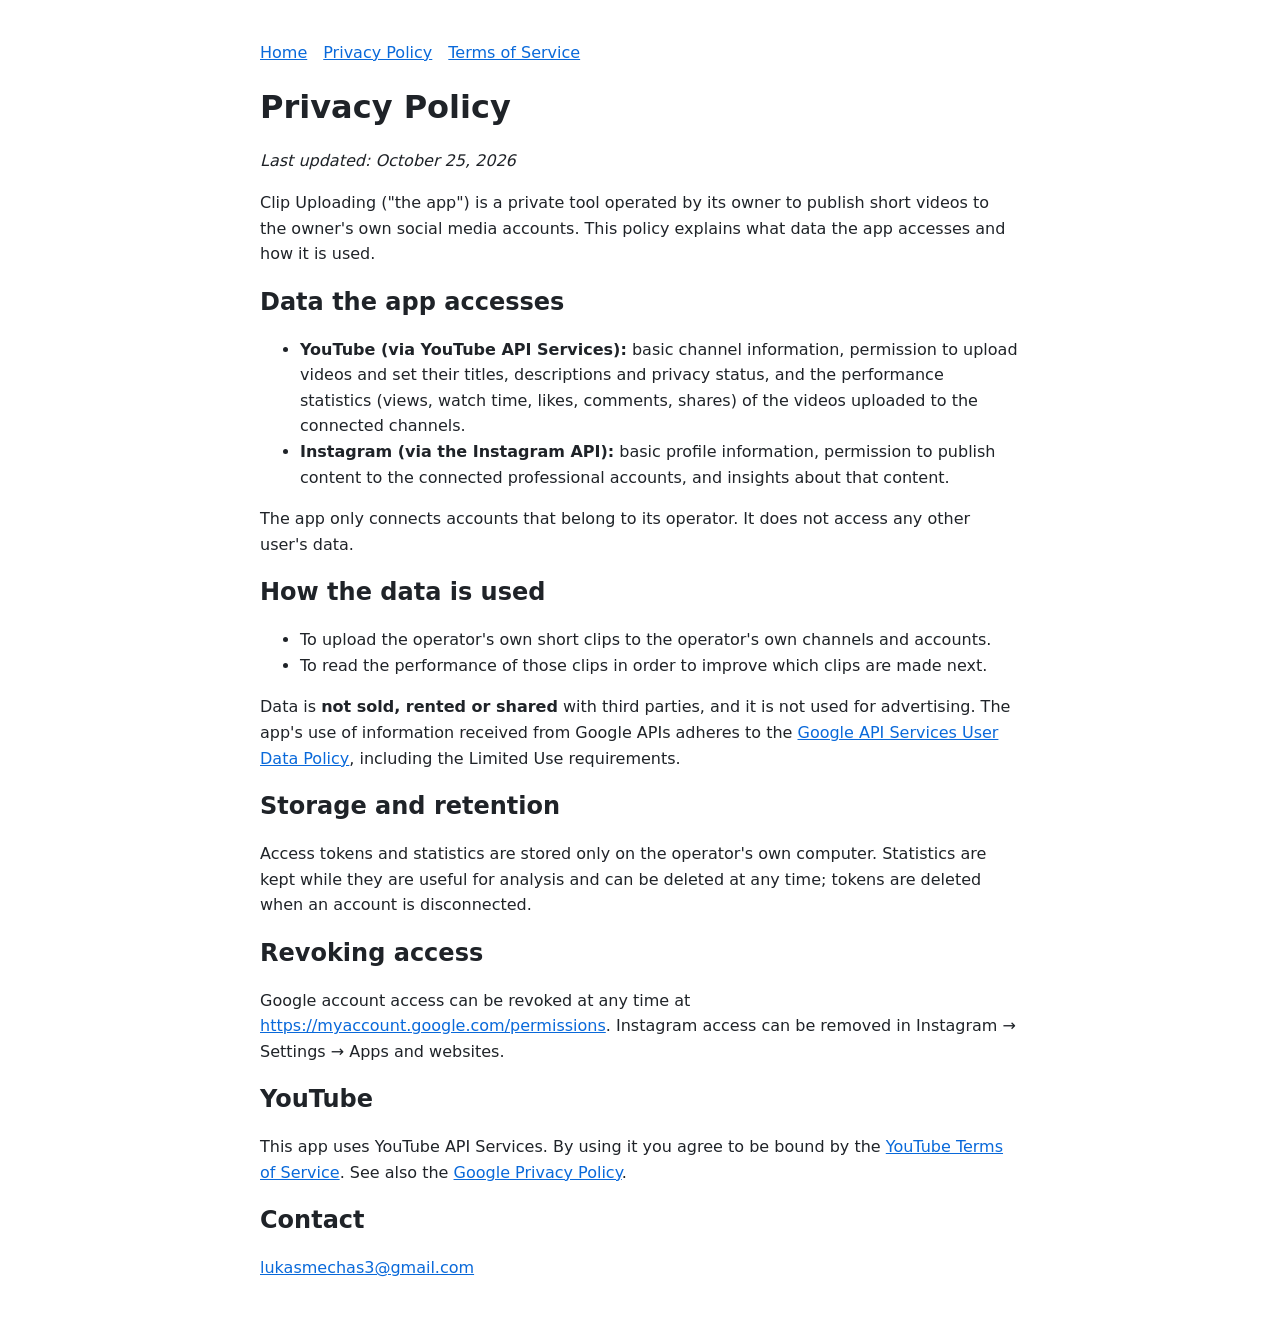
==== privacy.html @ f9fbe485 "Clip Uploading site: home, privacy policy, terms" ====
<!doctype html><html lang="en"><head><meta charset="utf-8"><meta name="viewport" content="width=device-width,initial-scale=1">
<title>Privacy Policy · Clip Uploading</title><link rel="stylesheet" href="style.css"></head><body>
<nav><a href="index.html">Home</a><a href="privacy.html">Privacy Policy</a><a href="terms.html">Terms of Service</a></nav>
<h1>Privacy Policy</h1><p><em>Last updated: October 25, 2026</em></p>
<p>Clip Uploading ("the app") is a private tool operated by its owner to publish short videos to the owner's own social media accounts.
This policy explains what data the app accesses and how it is used.</p>
<h2>Data the app accesses</h2>
<ul>
<li><strong>YouTube (via YouTube API Services):</strong> basic channel information, permission to upload videos and set their titles, descriptions and privacy status,
and the performance statistics (views, watch time, likes, comments, shares) of the videos uploaded to the connected channels.</li>
<li><strong>Instagram (via the Instagram API):</strong> basic profile information, permission to publish content to the connected professional accounts,
and insights about that content.</li>
</ul>
<p>The app only connects accounts that belong to its operator. It does not access any other user's data.</p>
<h2>How the data is used</h2>
<ul>
<li>To upload the operator's own short clips to the operator's own channels and accounts.</li>
<li>To read the performance of those clips in order to improve which clips are made next.</li>
</ul>
<p>Data is <strong>not sold, rented or shared</strong> with third parties, and it is not used for advertising.
The app's use of information received from Google APIs adheres to the
<a href="https://developers.google.com/terms/api-services-user-data-policy">Google API Services User Data Policy</a>, including the Limited Use requirements.</p>
<h2>Storage and retention</h2>
<p>Access tokens and statistics are stored only on the operator's own computer. Statistics are kept while they are useful for analysis
and can be deleted at any time; tokens are deleted when an account is disconnected.</p>
<h2>Revoking access</h2>
<p>Google account access can be revoked at any time at
<a href="https://myaccount.google.com/permissions">https://myaccount.google.com/permissions</a>.
Instagram access can be removed in Instagram → Settings → Apps and websites.</p>
<h2>YouTube</h2>
<p>This app uses YouTube API Services. By using it you agree to be bound by the
<a href="https://www.youtube.com/t/terms">YouTube Terms of Service</a>. See also the
<a href="https://policies.google.com/privacy">Google Privacy Policy</a>.</p>
<h2>Contact</h2>
<p><a href="mailto:lukasmechas3@gmail.com">lukasmechas3@gmail.com</a></p>
</body></html>
---- style.css ----
body{font-family:system-ui,-apple-system,Segoe UI,Roboto,sans-serif;max-width:760px;margin:40px auto;padding:0 16px;line-height:1.6;color:#1f2328;background:#fff}
h1,h2{line-height:1.25}a{color:#0969da}nav a{margin-right:16px}footer{margin-top:48px;font-size:.9em;color:#57606a}
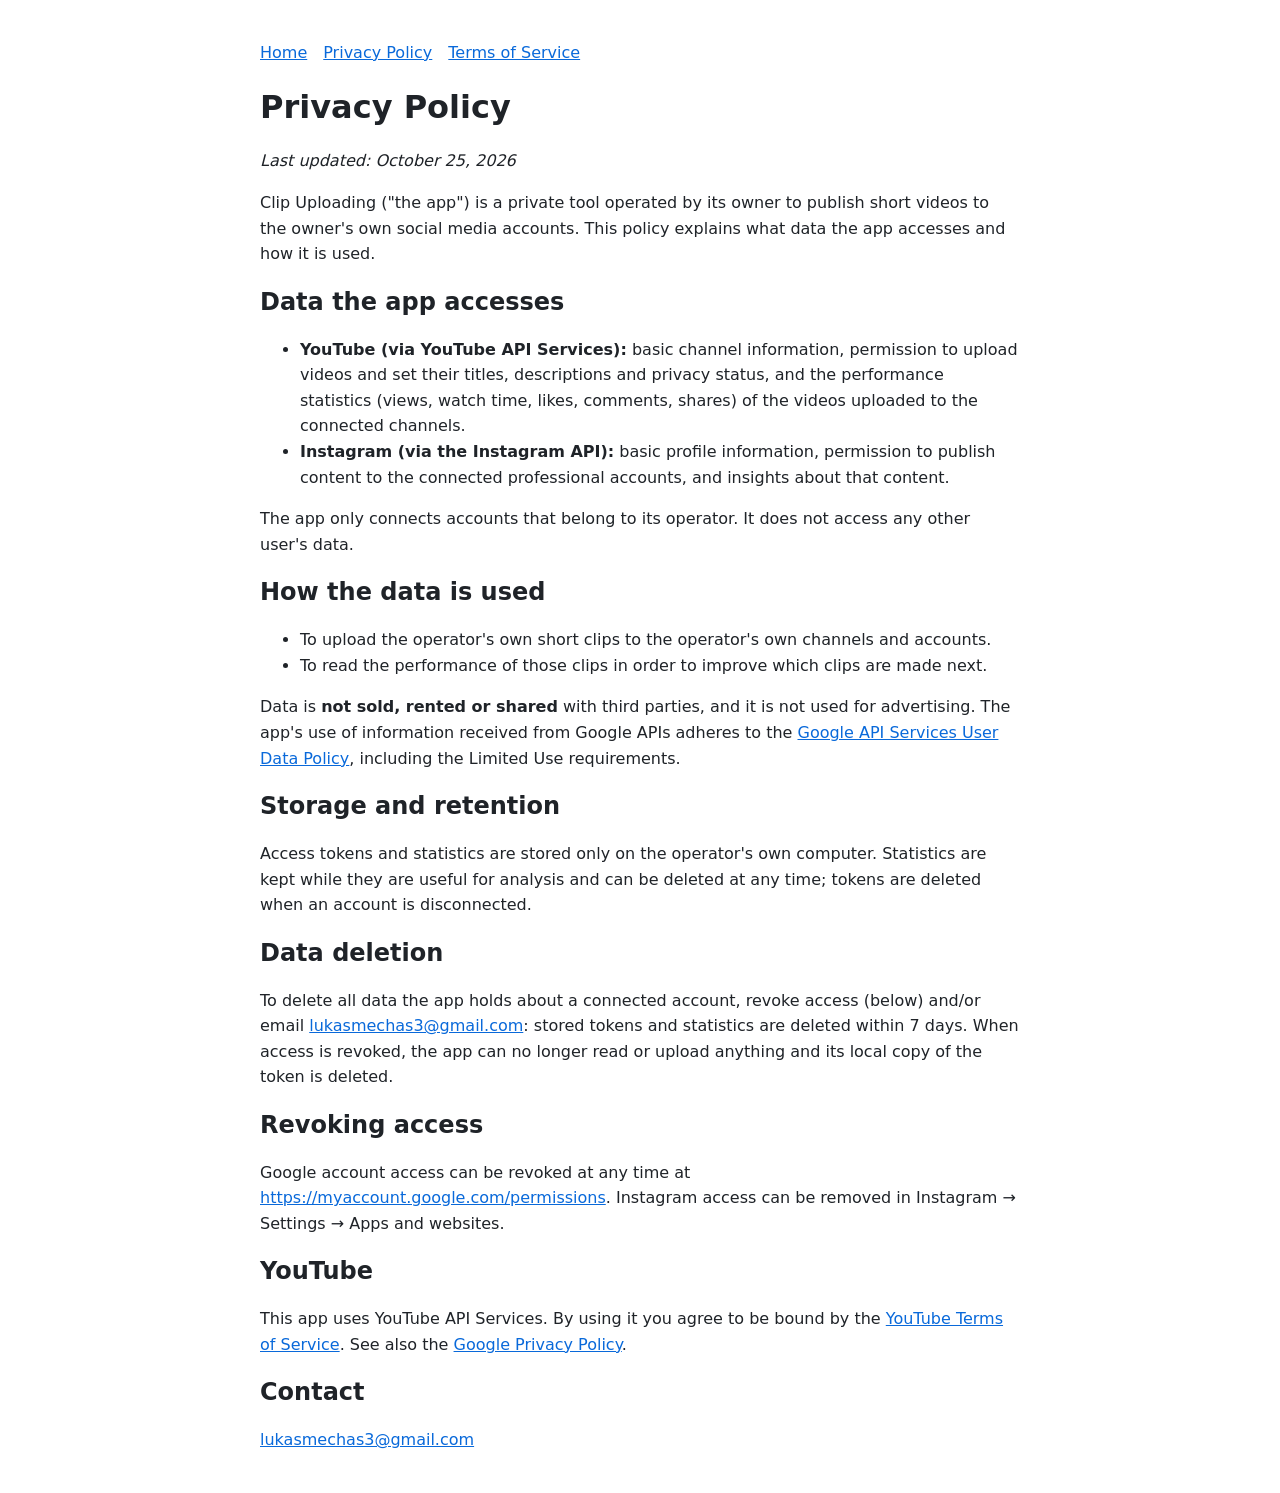
==== commit c03d76be: "Show YouTube API Services notice on home; add data deletion section" ====
--- a/privacy.html
+++ b/privacy.html
@@ -23,6 +23,10 @@
 <h2>Storage and retention</h2>
 <p>Access tokens and statistics are stored only on the operator's own computer. Statistics are kept while they are useful for analysis
 and can be deleted at any time; tokens are deleted when an account is disconnected.</p>
+<h2>Data deletion</h2>
+<p>To delete all data the app holds about a connected account, revoke access (below) and/or email
+<a href="mailto:lukasmechas3@gmail.com">lukasmechas3@gmail.com</a>: stored tokens and statistics are deleted within 7 days.
+When access is revoked, the app can no longer read or upload anything and its local copy of the token is deleted.</p>
 <h2>Revoking access</h2>
 <p>Google account access can be revoked at any time at
 <a href="https://myaccount.google.com/permissions">https://myaccount.google.com/permissions</a>.
